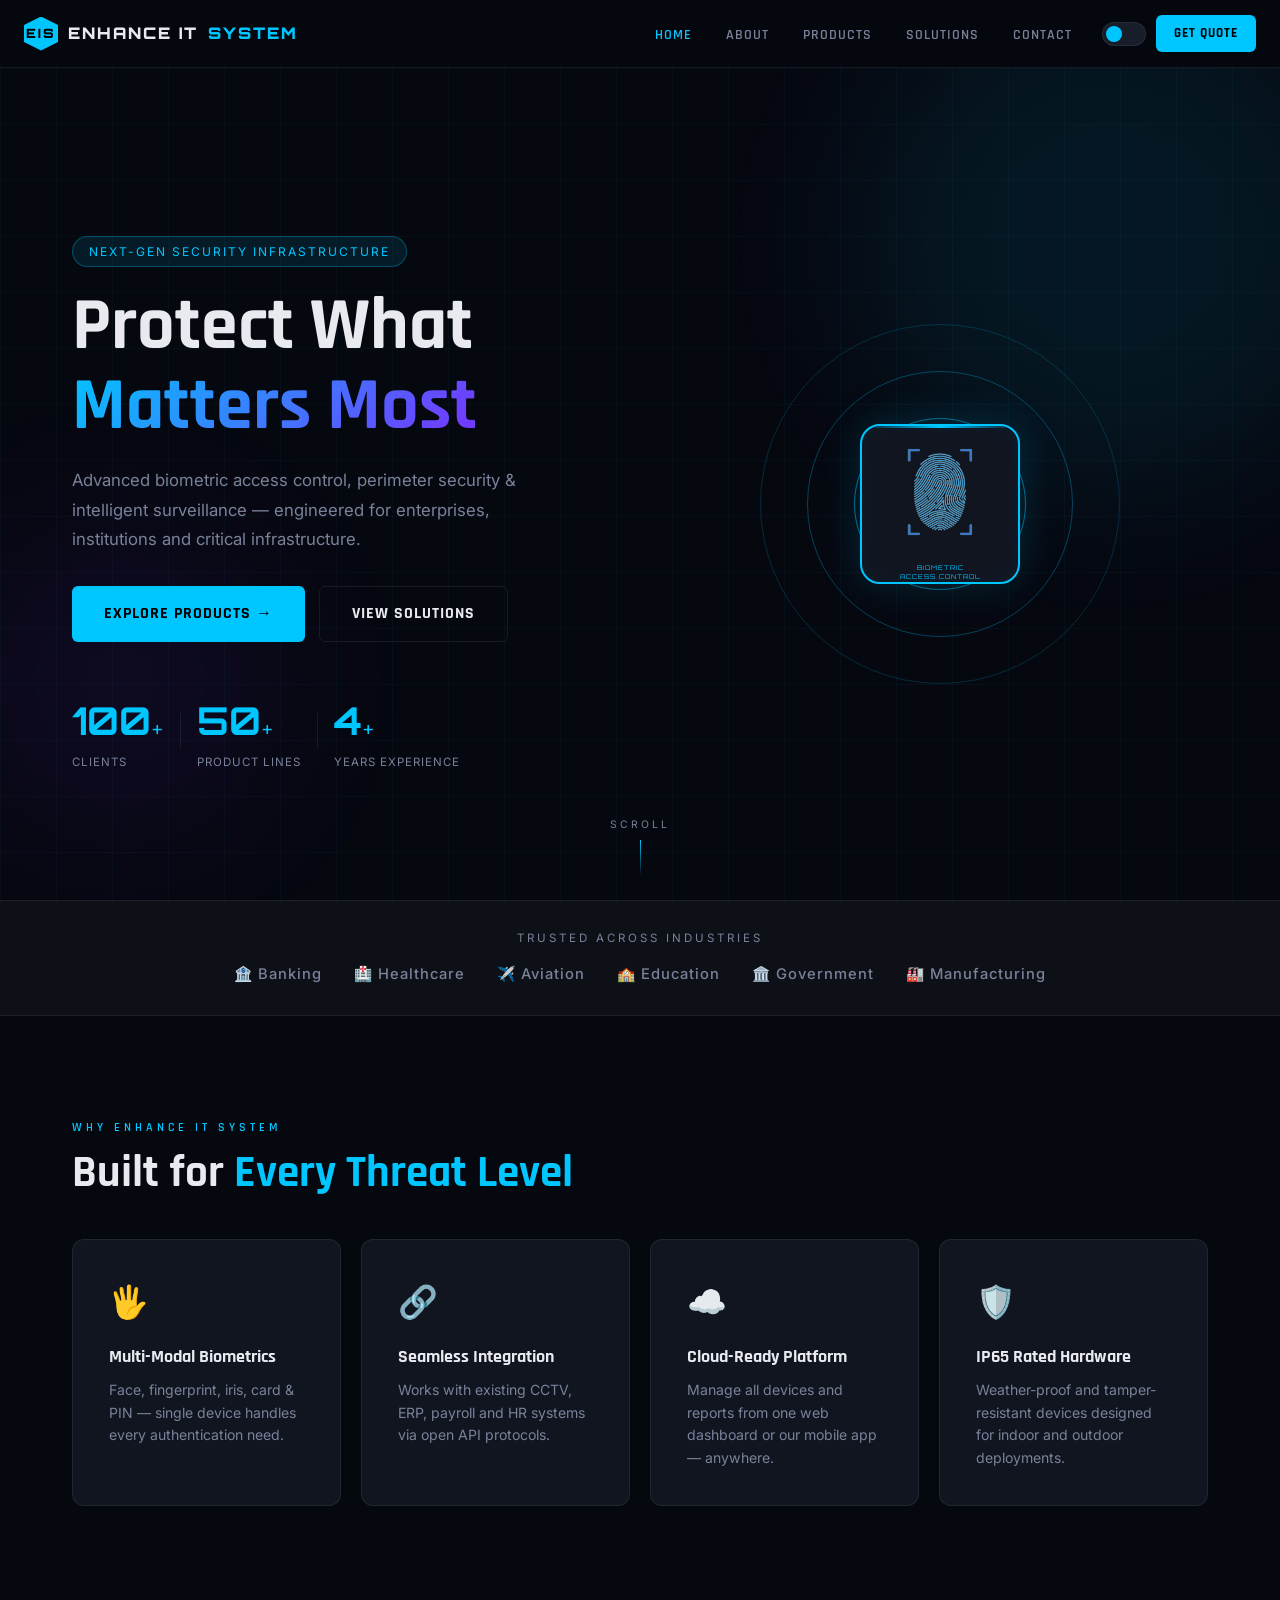
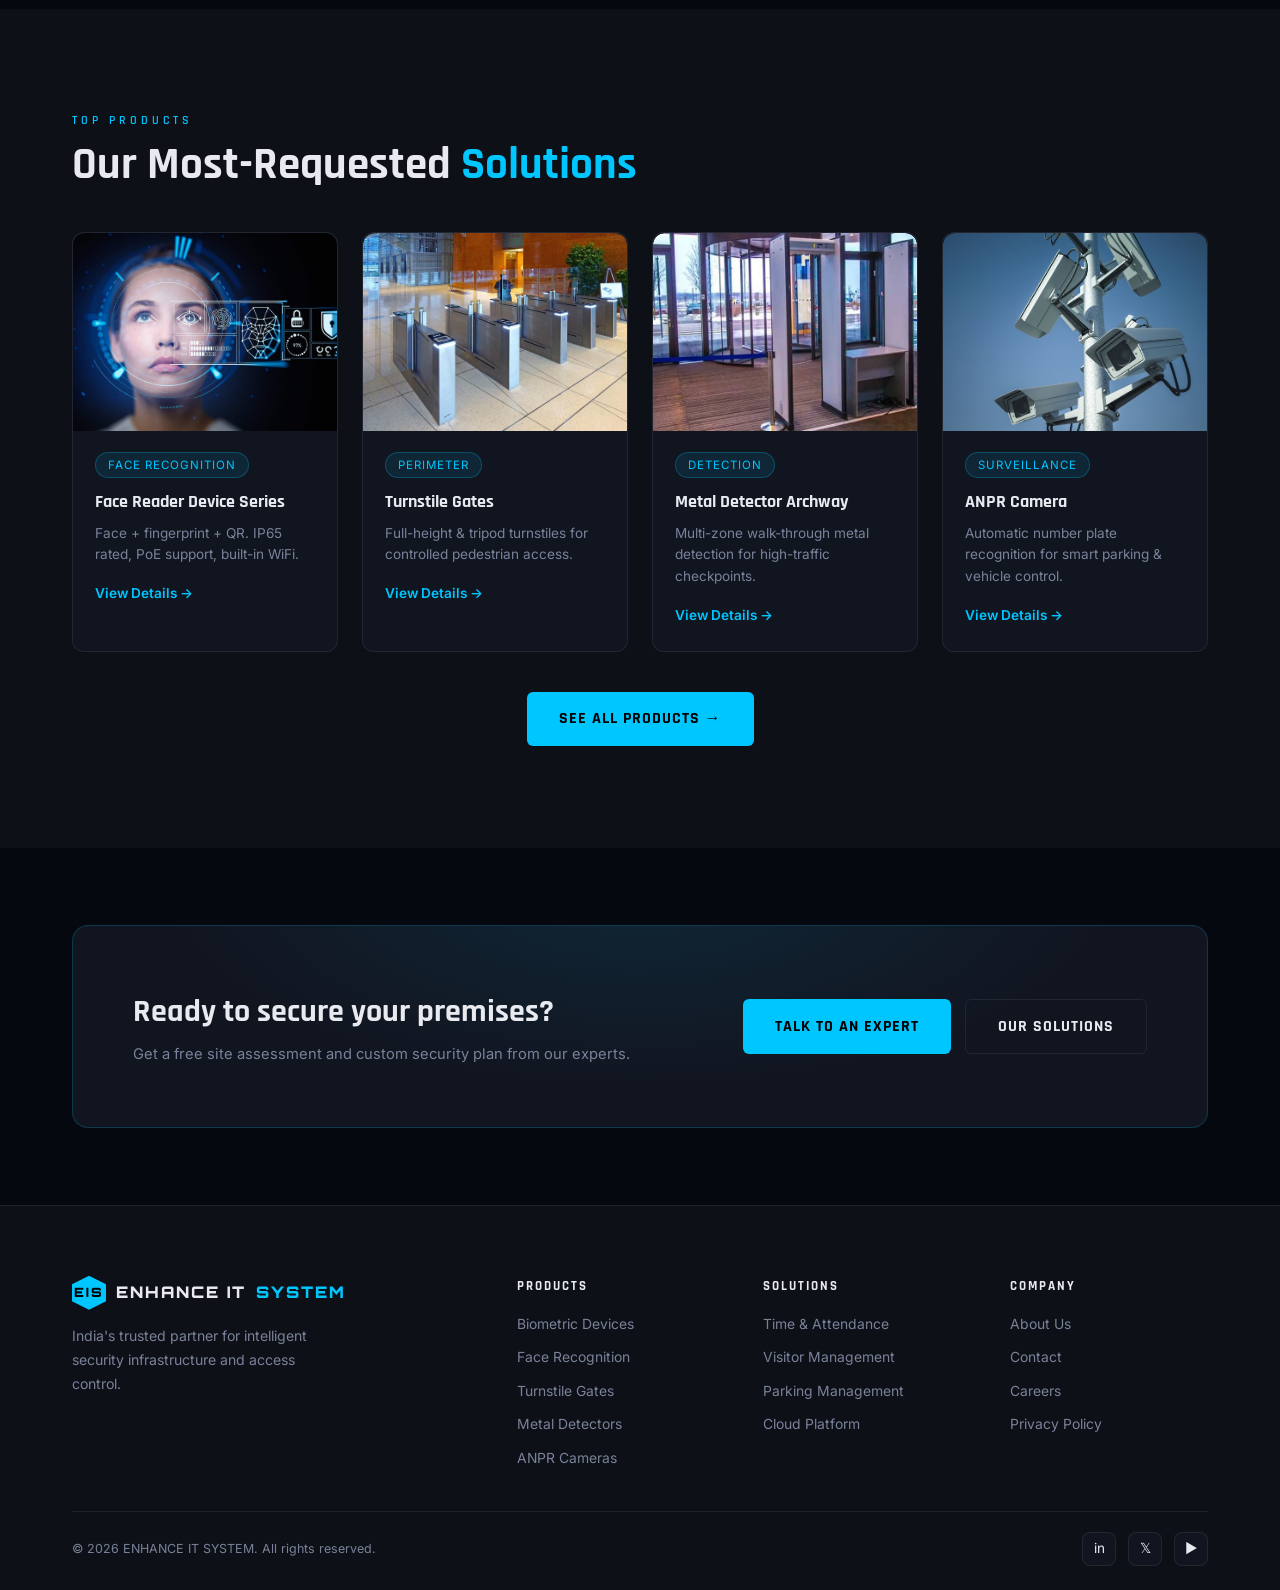
==== index.html @ 5f46529c "first commit" ====
<!DOCTYPE html>
<html lang="en">
<head>
<meta charset="UTF-8"/>
<meta name="viewport" content="width=device-width, initial-scale=1.0"/>
<title>Enhance IT System – Intelligent Security Solutions</title>
<link rel="stylesheet" href="style.css"/>
</head>
<body>
<div id="page-overlay"></div>

<!-- NAVBAR -->
<nav class="navbar">
  <div class="nav-inner">
    <a href="index.html" class="logo">
      <div class="logo-hex">EIS</div>
      ENHANCE IT<span class="ac">SYSTEM</span>
    </a>
    <ul class="nav-links">
      <li><a href="index.html"    class="nav-link active">Home</a></li>
      <li><a href="about.html"   class="nav-link">About</a></li>
      <li><a href="products.html" class="nav-link">Products</a></li>
      <li><a href="solutions.html"class="nav-link">Solutions</a></li>
      <li><a href="contact.html" class="nav-link">Contact</a></li>
    </ul>
    <div class="nav-actions">
      <button class="theme-toggle" aria-label="Toggle theme"></button>
      <a href="contact.html" class="btn-quote">Get Quote</a>
      <button class="hamburger" id="hamburger" aria-label="Menu">
        <span></span><span></span><span></span>
      </button>
    </div>
  </div>
</nav>
<div class="mobile-menu" id="mobileMenu">
  <a href="index.html"    class="nav-link active">Home</a>
  <a href="about.html"   class="nav-link">About Us</a>
  <a href="products.html" class="nav-link">Products</a>
  <a href="solutions.html"class="nav-link">Solutions</a>
  <a href="contact.html" class="nav-link">Contact</a>
  <div class="mobile-bottom">
    <button class="theme-toggle" aria-label="Toggle theme"></button>
    <span style="color:var(--muted);font-size:0.8rem">Toggle Theme</span>
    <a href="contact.html" class="btn-quote" style="margin-left:auto">Get Quote</a>
  </div>
</div>

<!-- PAGE -->
<div class="page-wrapper">

  <!-- ── HERO ── -->
  <section class="hero">
    <div class="hero-grid-bg"></div>
    <div class="orb orb-1"></div>
    <div class="orb orb-2"></div>
    <div class="hero-inner container">
      <div class="hero-text">
        <div class="hero-badge">Next-Gen Security Infrastructure</div>
        <h1 class="hero-h1">
          Protect What<br>
          <span class="gradient-text">Matters Most</span>
        </h1>
        <p class="hero-sub">Advanced biometric access control, perimeter security &amp; intelligent surveillance — engineered for enterprises, institutions and critical infrastructure.</p>
        <div class="hero-btns">
          <a href="products.html" class="btn-primary">Explore Products →</a>
          <a href="solutions.html" class="btn-ghost">View Solutions</a>
        </div>
        <div class="hero-stats">
          <div class="stat-item">
            <span class="stat-num" data-count="100">0</span><span class="stat-unit">+</span>
            <p class="stat-label">Clients</p>
          </div>
          <div class="stat-divider"></div>
          <div class="stat-item">
            <span class="stat-num" data-count="50">0</span><span class="stat-unit">+</span>
            <p class="stat-label">Product Lines</p>
          </div>
          <div class="stat-divider"></div>
          <div class="stat-item">
            <span class="stat-num" data-count="4">0</span><span class="stat-unit">+</span>
            <p class="stat-label">Years Experience</p>
          </div>
        </div>
      </div>
      <div class="hero-visual">
        <div class="hv-rings">
          <div class="hv-ring r1"></div>
          <div class="hv-ring r2"></div>
          <div class="hv-ring r3"></div>
          <div class="hv-core">
            <div class="scan-bar"></div>
            <img src="Images/fingerprint.index.jpg" alt="Biometric Device" class="hv-img"/>
            <p class="hv-label">BIOMETRIC<br>ACCESS CONTROL</p>
          </div>
        </div>
      </div>
    </div>
    <div class="scroll-hint">
      <span>Scroll</span>
      <div class="scroll-line"></div>
    </div>
  </section>

  <!-- ── TRUSTED BY ── -->
  <section class="trust-bar">
    <div class="container">
      <p class="trust-label">Trusted Across Industries</p>
      <div class="trust-logos">
        <div class="trust-item">🏦 Banking</div>
        <div class="trust-item">🏥 Healthcare</div>
        <div class="trust-item">✈️ Aviation</div>
        <div class="trust-item">🏫 Education</div>
        <div class="trust-item">🏛️ Government</div>
        <div class="trust-item">🏭 Manufacturing</div>
      </div>
    </div>
  </section>

  <!-- ── FEATURES ── -->
  <section class="features">
    <div class="container">
      <div class="section-label reveal">Why ENHANCE IT SYSTEM</div>
      <h2 class="section-title reveal">Built for <span class="accent">Every Threat Level</span></h2>
      <div class="features-grid">
        <div class="feat-card card-base reveal">
          <div class="feat-icon">🖐️</div>
          <h3>Multi-Modal Biometrics</h3>
          <p>Face, fingerprint, iris, card &amp; PIN — single device handles every authentication need.</p>
        </div>
        <div class="feat-card card-base reveal reveal-delay-1">
          <div class="feat-icon">🔗</div>
          <h3>Seamless Integration</h3>
          <p>Works with existing CCTV, ERP, payroll and HR systems via open API protocols.</p>
        </div>
        <div class="feat-card card-base reveal reveal-delay-2">
          <div class="feat-icon">☁️</div>
          <h3>Cloud-Ready Platform</h3>
          <p>Manage all devices and reports from one web dashboard or our mobile app — anywhere.</p>
        </div>
        <div class="feat-card card-base reveal reveal-delay-3">
          <div class="feat-icon">🛡️</div>
          <h3>IP65 Rated Hardware</h3>
          <p>Weather-proof and tamper-resistant devices designed for indoor and outdoor deployments.</p>
        </div>
      </div>
    </div>
  </section>

  <!-- ── PRODUCT PREVIEW ── -->
  <section class="prod-preview">
    <div class="container">
      <div class="section-label reveal">Top Products</div>
      <h2 class="section-title reveal">Our Most-Requested <span class="accent">Solutions</span></h2>
      <div class="pp-grid">

        <div class="pp-card card-base reveal">
          <div class="prod-img-wrap">
            <img class="prod-img" src="/Images/Product_Image/face-recognition.index.jpg" alt="Face Recognition"/>
          </div>
          <div class="pp-body">
            <span class="tag">Face Recognition</span>
            <h3>Face Reader Device Series</h3>
            <p>Face + fingerprint + QR. IP65 rated, PoE support, built-in WiFi.</p>
            <a href="products.html" class="pp-link">View Details →</a>
          </div>
        </div>

        <div class="pp-card card-base reveal reveal-delay-1">
          <div class="prod-img-wrap">
            <img class="prod-img" src="/Images/Product_Image/Turnstile_Gates.index.jpg" alt="Turnstile Gate"/>
          </div>
          <div class="pp-body">
            <span class="tag">Perimeter</span>
            <h3>Turnstile Gates</h3>
            <p>Full-height &amp; tripod turnstiles for controlled pedestrian access.</p>
            <a href="products.html" class="pp-link">View Details →</a>
          </div>
        </div>

        <div class="pp-card card-base reveal reveal-delay-2">
          <div class="prod-img-wrap">
            <img class="prod-img" src="/Images/Product_Image/Metal_Detector.index.jpg" alt="Metal Detector"/>
          </div>
          <div class="pp-body">
            <span class="tag">Detection</span>
            <h3>Metal Detector Archway</h3>
            <p>Multi-zone walk-through metal detection for high-traffic checkpoints.</p>
            <a href="products.html" class="pp-link">View Details →</a>
          </div>
        </div>

        <div class="pp-card card-base reveal reveal-delay-3">
          <div class="prod-img-wrap">
            <img class="prod-img" src="/Images/Product_Image/CCTV_CAMERA.index.jpg" alt="CCTV Camera"/>
          </div>
          <div class="pp-body">
            <span class="tag">Surveillance</span>
            <h3>ANPR Camera</h3>
            <p>Automatic number plate recognition for smart parking &amp; vehicle control.</p>
            <a href="products.html" class="pp-link">View Details →</a>
          </div>
        </div>

      </div>
      <div class="pp-cta reveal">
        <a href="products.html" class="btn-primary">See All Products →</a>
      </div>
    </div>
  </section>

  <!-- ── CTA BANNER ── -->
  <section class="cta-banner reveal">
    <div class="container">
      <div class="cta-inner">
        <div class="cta-glow"></div>
        <div class="cta-text">
          <h2>Ready to secure your premises?</h2>
          <p>Get a free site assessment and custom security plan from our experts.</p>
        </div>
        <div class="cta-btns">
          <a href="contact.html" class="btn-primary">Talk to an Expert</a>
          <a href="solutions.html" class="btn-ghost">Our Solutions</a>
        </div>
      </div>
    </div>
  </section>

  <!-- FOOTER -->
  <footer>
    <div class="container">
      <div class="footer-grid">
        <div class="footer-brand">
          <a href="index.html" class="logo"><div class="logo-hex">EIS</div>ENHANCE IT<span class="ac">SYSTEM</span></a>
          <p>India's trusted partner for intelligent security infrastructure and access control.</p>
        </div>
        <div class="footer-col">
          <h4>Products</h4>
          <ul>
            <li><a href="products.html">Biometric Devices</a></li>
            <li><a href="products.html">Face Recognition</a></li>
            <li><a href="products.html">Turnstile Gates</a></li>
            <li><a href="products.html">Metal Detectors</a></li>
            <li><a href="products.html">ANPR Cameras</a></li>
          </ul>
        </div>
        <div class="footer-col">
          <h4>Solutions</h4>
          <ul>
            <li><a href="solutions.html">Time &amp; Attendance</a></li>
            <li><a href="solutions.html">Visitor Management</a></li>
            <li><a href="solutions.html">Parking Management</a></li>
            <li><a href="solutions.html">Cloud Platform</a></li>
          </ul>
        </div>
        <div class="footer-col">
          <h4>Company</h4>
          <ul>
            <li><a href="about.html">About Us</a></li>
            <li><a href="contact.html">Contact</a></li>
            <li><a href="#">Careers</a></li>
            <li><a href="#">Privacy Policy</a></li>
          </ul>
        </div>
      </div>
      <div class="footer-bottom">
        <p>© 2026 ENHANCE IT SYSTEM. All rights reserved.</p>
        <div class="footer-socials">
          <a href="#" aria-label="LinkedIn">in</a>
          <a href="#" aria-label="Twitter">𝕏</a>
          <a href="#" aria-label="YouTube">▶</a>
        </div>
      </div>
    </div>
  </footer>

</div><!-- end page-wrapper -->
<script src="main.js"></script>
</body>
</html>
---- style.css ----
@import url('https://fonts.googleapis.com/css2?family=Rajdhani:wght@400;500;600;700&family=Inter:wght@300;400;500;600&family=Orbitron:wght@700;900&display=swap');

/* ── TOKENS ── */
:root {
  --accent: #00c6ff;
  --accent2: #ff3c5f;
  --accent-glow: rgba(0,198,255,0.18);
  --radius: 12px;
  --transition: 0.35s cubic-bezier(.4,0,.2,1);
  --font-display: 'Orbitron', sans-serif;
  --font-head: 'Rajdhani', sans-serif;
  --font-body: 'Inter', sans-serif;
  --nav-h: 68px;
}

/* ── DARK MODE (default) ── */
body {
  --bg: #060810;
  --bg2: #0d1017;
  --card: #111520;
  --card2: #181d2a;
  --border: rgba(255,255,255,0.07);
  --text: #e8eaf0;
  --muted: #7a8299;
  --white: #ffffff;
  --shadow: rgba(0,0,0,0.5);
  --nav-bg: rgba(6,8,16,0.92);
  --grid-color: rgba(0,198,255,0.04);
}

/* ── LIGHT MODE ── */
body.light {
  --bg: #f0f4ff;
  --bg2: #e6ecf8;
  --card: #ffffff;
  --card2: #f5f7ff;
  --border: rgba(0,0,0,0.09);
  --text: #1a1e2e;
  --muted: #5a6480;
  --white: #1a1e2e;
  --shadow: rgba(0,0,0,0.12);
  --nav-bg: rgba(240,244,255,0.94);
  --grid-color: rgba(0,120,200,0.05);
}

/* ── RESET ── */
*, *::before, *::after { box-sizing: border-box; margin: 0; padding: 0; }
html { scroll-behavior: smooth; font-size: 16px; }
body {
  background: var(--bg);
  color: var(--text);
  font-family: var(--font-body);
  line-height: 1.6;
  overflow-x: hidden;
  transition: background var(--transition), color var(--transition);
}
a { color: inherit; text-decoration: none; }
ul { list-style: none; }
img { display: block; max-width: 100%; }

/* ── SCROLLBAR ── */
::-webkit-scrollbar { width: 4px; }
::-webkit-scrollbar-track { background: var(--bg); }
::-webkit-scrollbar-thumb { background: var(--accent); border-radius: 4px; }

/* ── PAGE TRANSITION OVERLAY ── */
#page-overlay {
  position: fixed;
  inset: 0;
  background: var(--accent);
  z-index: 9999;
  transform: translateX(-100%);
  pointer-events: none;
}
#page-overlay.slide-in  { animation: overlayIn  0.38s ease forwards; }
#page-overlay.slide-out { animation: overlayOut 0.38s ease forwards; }
@keyframes overlayIn  { from{transform:translateX(-100%)} to{transform:translateX(0)} }
@keyframes overlayOut { from{transform:translateX(0)} to{transform:translateX(100%)} }

/* ── NAVBAR ── */
.navbar {
  position: fixed;
  top: 0; left: 0; right: 0;
  height: var(--nav-h);
  z-index: 1000;
  background: var(--nav-bg);
  backdrop-filter: blur(20px);
  border-bottom: 1px solid var(--border);
  transition: background var(--transition), box-shadow 0.3s;
}
.navbar.scrolled { box-shadow: 0 4px 30px var(--shadow); }

.nav-inner {
  max-width: 1300px;
  margin: 0 auto;
  padding: 0 24px;
  height: 100%;
  display: flex;
  align-items: center;
  gap: 0;
}

.logo {
  display: flex;
  align-items: center;
  gap: 10px;
  font-family: var(--font-display);
  font-size: clamp(0.85rem, 2vw, 1rem);
  font-weight: 900;
  letter-spacing: 2px;
  white-space: nowrap;
  text-decoration: none;
  color: var(--text);
}
.logo-hex {
  width: 34px; height: 34px;
  background: var(--accent);
  clip-path: polygon(50% 0%,100% 25%,100% 75%,50% 100%,0% 75%,0% 25%);
  display: flex; align-items: center; justify-content: center;
  font-size: 0.8rem; color: #000; font-weight: 900;
  flex-shrink: 0;
  animation: spin 12s linear infinite;
}
@keyframes spin { to { transform: rotate(360deg); } }
.logo span.ac { color: var(--accent); }

.nav-links {
  display: flex;
  align-items: center;
  gap: 6px;
  margin-left: auto;
}
.nav-link {
  font-family: var(--font-head);
  font-size: 0.88rem;
  font-weight: 600;
  letter-spacing: 1px;
  color: var(--muted);
  text-transform: uppercase;
  padding: 6px 14px;
  border-radius: 6px;
  transition: color 0.2s, background 0.2s;
  white-space: nowrap;
}
.nav-link:hover { color: var(--text); background: var(--border); }
.nav-link.active { color: var(--accent); }

.nav-actions {
  display: flex;
  align-items: center;
  gap: 10px;
  margin-left: 16px;
}

/* Theme toggle */
.theme-toggle {
  width: 44px; height: 24px;
  background: var(--card2);
  border: 1px solid var(--border);
  border-radius: 100px;
  cursor: pointer;
  position: relative;
  transition: background 0.3s;
  flex-shrink: 0;
}
.theme-toggle::before {
  content: '';
  position: absolute;
  top: 3px; left: 3px;
  width: 16px; height: 16px;
  border-radius: 50%;
  background: var(--accent);
  transition: transform 0.3s;
}
body.light .theme-toggle::before { transform: translateX(20px); background: #f59e0b; }
.theme-icon { display: none; }

.theme-label {
  font-size: 0.72rem;
  color: var(--muted);
  letter-spacing: 1px;
  white-space: nowrap;
  display: none;
}

.btn-quote {
  padding: 8px 18px;
  background: var(--accent);
  color: #000;
  font-family: var(--font-head);
  font-weight: 700;
  font-size: 0.82rem;
  letter-spacing: 1px;
  text-transform: uppercase;
  border-radius: 6px;
  white-space: nowrap;
  transition: all 0.2s;
}
.btn-quote:hover { transform: translateY(-1px); box-shadow: 0 6px 20px var(--accent-glow); }

.hamburger {
  display: none;
  flex-direction: column;
  gap: 5px;
  background: none;
  border: none;
  cursor: pointer;
  padding: 4px;
  margin-left: 12px;
}
.hamburger span {
  display: block; width: 22px; height: 2px;
  background: var(--text); border-radius: 2px;
  transition: all 0.3s;
}
.hamburger.open span:nth-child(1) { transform: translateY(7px) rotate(45deg); }
.hamburger.open span:nth-child(2) { opacity: 0; }
.hamburger.open span:nth-child(3) { transform: translateY(-7px) rotate(-45deg); }

/* Mobile drawer */
.mobile-menu {
  display: none;
  position: fixed;
  top: var(--nav-h); left: 0; right: 0;
  background: var(--nav-bg);
  backdrop-filter: blur(20px);
  border-bottom: 1px solid var(--border);
  padding: 20px 24px;
  z-index: 999;
  flex-direction: column;
  gap: 4px;
}
.mobile-menu.open { display: flex; }
.mobile-menu .nav-link {
  padding: 12px 16px;
  font-size: 1rem;
  border-radius: 8px;
}
.mobile-menu .mobile-bottom {
  display: flex; align-items: center; gap: 12px;
  margin-top: 12px; padding-top: 12px;
  border-top: 1px solid var(--border);
}

/* ── CONTAINER ── */
.container {
  max-width: 1200px;
  margin: 0 auto;
  padding: 0 clamp(16px, 4vw, 32px);
}

/* ── TYPOGRAPHY ── */
.section-label {
  font-family: var(--font-head);
  font-size: 0.75rem;
  font-weight: 600;
  letter-spacing: 4px;
  text-transform: uppercase;
  color: var(--accent);
  margin-bottom: 10px;
}
.section-title {
  font-family: var(--font-head);
  font-size: clamp(1.7rem, 4vw, 2.8rem);
  font-weight: 700;
  line-height: 1.15;
  margin-bottom: 14px;
  color: var(--text);
}
.section-sub {
  color: var(--muted);
  font-size: clamp(0.9rem, 2vw, 1rem);
  line-height: 1.7;
  max-width: 560px;
}
.text-center { text-align: center; }
.text-center .section-sub { margin: 0 auto; }
.accent { color: var(--accent); }
.gradient-text {
  background: linear-gradient(135deg, var(--accent), #7b2fff);
  -webkit-background-clip: text;
  -webkit-text-fill-color: transparent;
  background-clip: text;
}

/* ── BUTTONS ── */
.btn-primary {
  display: inline-flex; align-items: center; gap: 8px;
  padding: clamp(10px,2vw,14px) clamp(20px,3vw,32px);
  background: var(--accent);
  color: #000;
  font-family: var(--font-head);
  font-weight: 700;
  font-size: clamp(0.85rem, 2vw, 1rem);
  letter-spacing: 1px;
  text-transform: uppercase;
  border-radius: 6px;
  border: none;
  cursor: pointer;
  transition: all 0.3s;
  position: relative;
  overflow: hidden;
  text-decoration: none;
}
.btn-primary:hover { transform: translateY(-2px); box-shadow: 0 10px 30px var(--accent-glow); }
.btn-ghost {
  display: inline-flex; align-items: center; gap: 8px;
  padding: clamp(10px,2vw,14px) clamp(20px,3vw,32px);
  background: transparent;
  color: var(--text);
  font-family: var(--font-head);
  font-weight: 700;
  font-size: clamp(0.85rem, 2vw, 1rem);
  letter-spacing: 1px;
  text-transform: uppercase;
  border-radius: 6px;
  border: 1px solid var(--border);
  transition: all 0.3s;
  text-decoration: none;
}
.btn-ghost:hover { border-color: var(--accent); color: var(--accent); transform: translateY(-2px); }

/* ── CARDS ── */
.card-base {
  background: var(--card);
  border: 1px solid var(--border);
  border-radius: var(--radius);
  transition: transform 0.3s, border-color 0.3s, box-shadow 0.3s;
}
.card-base:hover {
  transform: translateY(-5px);
  border-color: rgba(0,198,255,0.3);
  box-shadow: 0 20px 50px var(--shadow);
}

/* ── REVEAL ── */
.reveal {
  opacity: 0;
  transform: translateY(28px);
  transition: opacity 0.6s ease, transform 0.6s ease;
}
.reveal.visible { opacity: 1; transform: translateY(0); }
.reveal-delay-1 { transition-delay: 0.1s; }
.reveal-delay-2 { transition-delay: 0.2s; }
.reveal-delay-3 { transition-delay: 0.3s; }

/* ── FOOTER ── */
footer {
  background: var(--bg2);
  border-top: 1px solid var(--border);
  padding: clamp(40px,6vw,70px) 0 24px;
  margin-top: auto;
}
.footer-grid {
  display: grid;
  grid-template-columns: 2fr repeat(3, 1fr);
  gap: clamp(24px,4vw,48px);
  margin-bottom: 40px;
}
.footer-brand p {
  color: var(--muted);
  font-size: 0.88rem;
  line-height: 1.7;
  margin-top: 14px;
  max-width: 240px;
}
.footer-col h4 {
  font-family: var(--font-head);
  font-size: 0.82rem;
  font-weight: 700;
  letter-spacing: 2px;
  text-transform: uppercase;
  color: var(--text);
  margin-bottom: 14px;
}
.footer-col ul { display: flex; flex-direction: column; gap: 8px; }
.footer-col a {
  color: var(--muted);
  font-size: 0.87rem;
  transition: color 0.2s;
}
.footer-col a:hover { color: var(--accent); }
.footer-bottom {
  border-top: 1px solid var(--border);
  padding-top: 20px;
  display: flex; align-items: center; justify-content: space-between;
  flex-wrap: wrap; gap: 12px;
}
.footer-bottom p { color: var(--muted); font-size: 0.78rem; }
.footer-socials { display: flex; gap: 12px; }
.footer-socials a {
  width: 34px; height: 34px;
  background: var(--card);
  border: 1px solid var(--border);
  border-radius: 8px;
  display: flex; align-items: center; justify-content: center;
  font-size: 0.85rem;
  transition: all 0.2s;
}
.footer-socials a:hover { background: var(--accent); border-color: var(--accent); color: #000; }

/* ── HERO BACKGROUND GRID ── */
.hero-grid-bg {
  position: absolute; inset: 0;
  background-image:
    linear-gradient(var(--grid-color) 1px, transparent 1px),
    linear-gradient(90deg, var(--grid-color) 1px, transparent 1px);
  background-size: 56px 56px;
  animation: gridDrift 25s linear infinite;
  pointer-events: none;
}
@keyframes gridDrift { to { background-position: 56px 56px; } }

.orb {
  position: absolute; border-radius: 50%;
  filter: blur(70px); pointer-events: none;
}
.orb-1 { width: clamp(200px,40vw,500px); height: clamp(200px,40vw,500px); background: rgba(0,198,255,0.08); top: -80px; right: -80px; animation: floatOrb 9s ease-in-out infinite; }
.orb-2 { width: clamp(150px,25vw,320px); height: clamp(150px,25vw,320px); background: rgba(123,47,255,0.07); bottom: 60px; left: -40px; animation: floatOrb 13s ease-in-out infinite reverse; }
@keyframes floatOrb { 0%,100%{transform:translateY(0)} 50%{transform:translateY(-24px)} }

/* ── PAGE WRAPPER ── */
.page-wrapper {
  min-height: 100vh;
  display: flex;
  flex-direction: column;
  padding-top: var(--nav-h);
}

/* ── PRODUCT IMAGE CARD ── */
.prod-img {
  width: 100%;
  aspect-ratio: 4/3;
  object-fit: cover;
  border-radius: var(--radius) var(--radius) 0 0;
  background: var(--card2);
  transition: transform 0.4s;
}
.prod-img-wrap {
  overflow: hidden;
  border-radius: var(--radius) var(--radius) 0 0;
}
.card-base:hover .prod-img { transform: scale(1.05); }

/* ── TAG ── */
.tag {
  display: inline-block;
  padding: 3px 12px;
  background: rgba(0,198,255,0.1);
  border: 1px solid rgba(0,198,255,0.25);
  border-radius: 100px;
  font-size: 0.72rem;
  color: var(--accent);
  letter-spacing: 1px;
  text-transform: uppercase;
}

/* ── STAT BLOCK ── */
.stat-num {
  font-family: var(--font-display);
  font-size: clamp(1.6rem,4vw,2.4rem);
  font-weight: 700;
  color: var(--accent);
}
.stat-unit { font-size: 1.2rem; color: var(--accent); }
.stat-label { font-size: 0.72rem; color: var(--muted); letter-spacing: 1px; text-transform: uppercase; margin-top: 2px; }

/* ── LOGO GRID (OEM Partners / Our Clientele) ── */
.logo-section { padding: clamp(50px,7vw,90px) 0; }
.logo-section + .logo-section { border-top: 1px solid var(--border); }
.logo-grid {
  display: grid;
  grid-template-columns: repeat(auto-fill, minmax(160px,1fr));
  gap: 18px;
  margin-top: 36px;
}
.logo-tile {
  aspect-ratio: 2/1;
  display: flex;
  align-items: center;
  justify-content: center;
  padding: 18px 20px;
  background: var(--card);
  border: 1px solid var(--border);
  border-radius: var(--radius);
  transition: transform 0.3s, border-color 0.3s, box-shadow 0.3s;
}
.logo-tile:hover {
  transform: translateY(-4px);
  border-color: rgba(0,198,255,.3);
  box-shadow: 0 14px 34px var(--shadow);
}
.logo-tile img {
  max-width: 100%;
  max-height: 44px;
  object-fit: contain;
  filter: grayscale(0.05);
}
.logo-tile .back {
  font-family: var(--font-head);
  font-weight: 700;
  font-size: 0.92rem;
  color: var(--text);
  text-align: center;
  letter-spacing: 0.3px;
}
.logo-count {
  display: inline-block;
  margin-left: 10px;
  padding: 2px 10px;
  font-size: 0.7rem;
  font-weight: 700;
  letter-spacing: 1px;
  color: var(--accent);
  background: rgba(0,198,255,0.1);
  border: 1px solid rgba(0,198,255,0.25);
  border-radius: 100px;
  vertical-align: middle;
}

/* ────────────────────
   RESPONSIVE BREAKPOINTS
   ──────────────────── */

/* Tablet landscape */
@media (max-width: 1024px) {
  .footer-grid { grid-template-columns: 1fr 1fr; }
}

/* Tablet portrait / large phone */
@media (max-width: 768px) {
  :root { --nav-h: 60px; }
  .nav-links, .btn-quote, .theme-label { display: none; }
  .hamburger { display: flex; }
  .nav-actions { gap: 8px; margin-left: auto; }
  .theme-toggle { width: 38px; height: 20px; }
  .theme-toggle::before { width: 14px; height: 14px; }
  body.light .theme-toggle::before { transform: translateX(18px); }
}

/* Phone */
@media (max-width: 480px) {
  .footer-grid { grid-template-columns: 1fr; }
  .footer-brand p { max-width: 100%; }
  .footer-bottom { flex-direction: column; text-align: center; }
  .logo-grid { grid-template-columns: repeat(2, 1fr); }
}

/* ── HERO ── */
.hero {
  min-height: calc(100vh - var(--nav-h));
  display: flex;
  flex-direction: column;
  align-items: center;
  justify-content: center;
  position: relative;
  overflow: hidden;
  padding: clamp(40px,8vw,100px) 0 60px;
}
.hero-inner {
  display: grid;
  grid-template-columns: 1fr 1fr;
  align-items: center;
  gap: clamp(32px,5vw,80px);
  width: 100%;
  position: relative;
  z-index: 1;
}
.hero-badge {
  display: inline-block;
  padding: 5px 16px;
  background: rgba(0,198,255,0.1);
  border: 1px solid rgba(0,198,255,0.3);
  border-radius: 100px;
  font-size: 0.75rem;
  letter-spacing: 2px;
  text-transform: uppercase;
  color: var(--accent);
  margin-bottom: 20px;
}
.hero-h1 {
  font-family: var(--font-head);
  font-size: clamp(2.2rem,6vw,4.6rem);
  font-weight: 700;
  line-height: 1.08;
  margin-bottom: 20px;
  color: var(--text);
}
.hero-sub {
  color: var(--muted);
  font-size: clamp(0.9rem,2vw,1.05rem);
  line-height: 1.75;
  max-width: 480px;
  margin-bottom: 32px;
}
.hero-btns { display: flex; gap: 14px; flex-wrap: wrap; margin-bottom: 48px; }
.hero-stats { display: flex; align-items: center; gap: clamp(16px,3vw,12px); flex-wrap: wrap;}
.stat-item { text-align: left; }
.stat-divider { width: 1px; height: 36px; background: var(--border); }

/* 3D visual */
.hero-visual { display: flex; align-items: center; justify-content: center; }
.hv-rings {
  position: relative;
  width: clamp(220px,35vw,360px);
  height: clamp(220px,35vw,360px);
  display: flex; align-items: center; justify-content: center;
}
.hv-ring {
  position: absolute;
  border-radius: 50%;
  border: 1px solid;
  animation: ringPulse 3s ease-in-out infinite;
}
.r1 { inset: 0;    border-color: rgba(0,198,255,0.18); }
.r2 { inset: 13%;  border-color: rgba(0,198,255,0.30); animation-delay:.4s; }
.r3 { inset: 26%;  border-color: rgba(0,198,255,0.50); animation-delay:.8s; }
@keyframes ringPulse { 0%,100%{transform:scale(1);opacity:1} 50%{transform:scale(1.04);opacity:.6} }

.hv-core {
  width: clamp(110px,18vw,160px);
  height: clamp(110px,18vw,160px);
  background: var(--card);
  border: 2px solid var(--accent);
  border-radius: 20px;
  display: flex; flex-direction: column;
  align-items: center; justify-content: center; gap: 6px;
  position: relative;
  overflow: hidden;
  box-shadow: 0 0 40px var(--accent-glow), inset 0 0 20px rgba(0,198,255,0.05);
}
.scan-bar {
  position: absolute; left: 0; right: 0; height: 2px;
  background: linear-gradient(90deg, transparent, var(--accent), transparent);
  top: 0;
  animation: scanMove 2.2s linear infinite;
}
@keyframes scanMove { from{top:0} to{top:100%} }
.hv-img { width: 90px; height: 350px; object-fit: cover; border-radius: 8px; }
.hv-label {
  font-family: var(--font-display);
  font-size: 0.4rem; letter-spacing: 1px;
  color: var(--accent); text-align: center; line-height: 1.4;
}

/* scroll hint */
.scroll-hint {
  position: absolute; bottom: 24px; left: 50%; transform: translateX(-50%);
  display: flex; flex-direction: column; align-items: center; gap: 6px;
  font-size: 0.65rem; letter-spacing: 3px; text-transform: uppercase;
  color: var(--muted); z-index: 1;
}
.scroll-line { width: 1px; height: 36px; background: linear-gradient(var(--accent),transparent); animation: scrollPulse 1.6s ease-in-out infinite; }
@keyframes scrollPulse { 0%,100%{opacity:1} 50%{opacity:.3} }

/* ── TRUST BAR ── */
.trust-bar {
  padding: 28px 0;
  background: var(--bg2);
  border-top: 1px solid var(--border);
  border-bottom: 1px solid var(--border);
}
.trust-label {
  text-align: center;
  font-size: 0.72rem;
  letter-spacing: 3px;
  text-transform: uppercase;
  color: var(--muted);
  margin-bottom: 16px;
}
.trust-logos {
  display: flex;
  flex-wrap: wrap;
  justify-content: center;
  gap: clamp(12px,3vw,32px);
}
.trust-item {
  font-size: clamp(0.8rem,2vw,0.92rem);
  color: var(--muted);
  font-weight: 500;
  letter-spacing: 1px;
  display: flex; align-items: center; gap: 6px;
  transition: color .2s;
}
.trust-item:hover { color: var(--text); }

/* ── FEATURES ── */
.features { padding: clamp(60px,8vw,120px) 0; }
.features-grid {
  display: grid;
  grid-template-columns: repeat(auto-fit, minmax(220px,1fr));
  gap: 20px;
  margin-top: 40px;
}
.feat-card { padding: clamp(24px,3vw,36px); }
.feat-icon { font-size: 2rem; margin-bottom: 16px; }
.feat-card h3 {
  font-family: var(--font-head);
  font-size: 1.1rem; font-weight: 700;
  color: var(--text); margin-bottom: 8px;
}
.feat-card p { color: var(--muted); font-size: 0.88rem; line-height: 1.6; }

/* ── PRODUCT PREVIEW ── */
.prod-preview { padding: clamp(60px,8vw,120px) 0; background: var(--bg2); }
.pp-grid {
  display: grid;
  grid-template-columns: repeat(auto-fit, minmax(260px,1fr));
  gap: 24px;
  margin-top: 40px;
}
.pp-card { overflow: hidden; }
.pp-body { padding: 20px 22px 24px; }
.pp-body .tag { margin-bottom: 10px; display: inline-block; }
.pp-body h3 { font-family: var(--font-head); font-size: 1.1rem; font-weight: 700; color: var(--text); margin-bottom: 6px; }
.pp-body p { color: var(--muted); font-size: 0.85rem; line-height: 1.6; margin-bottom: 14px; }
.pp-link { color: var(--accent); font-size: 0.85rem; font-weight: 600; transition: gap .2s; }
.pp-link:hover { text-decoration: underline; }
.pp-cta { text-align: center; margin-top: 40px; }

/* ── CTA BANNER ── */
.cta-banner { padding: clamp(40px,6vw,80px) 0; }
.cta-inner {
  background: var(--card);
  border: 1px solid rgba(0,198,255,0.2);
  border-radius: 16px;
  padding: clamp(32px,5vw,60px) clamp(24px,5vw,60px);
  display: flex; align-items: center; justify-content: space-between;
  gap: 32px; flex-wrap: wrap;
  position: relative; overflow: hidden;
}
.cta-glow {
  position: absolute; inset: 0;
  background: radial-gradient(ellipse at 50% -20%, rgba(0,198,255,0.1), transparent 60%);
  pointer-events: none;
}
.cta-text h2 { font-family: var(--font-head); font-size: clamp(1.4rem,3vw,2rem); font-weight: 700; color: var(--text); margin-bottom: 6px; position: relative; }
.cta-text p { color: var(--muted); font-size: 0.92rem; position: relative; }
.cta-btns { display: flex; gap: 14px; flex-wrap: wrap; position: relative; }

/* ── RESPONSIVE ── */
@media (max-width: 900px) {
  .hero-inner { grid-template-columns: 1fr; }
  .hero-text { text-align: center; }
  .hero-sub { margin: 0 auto 32px; }
  .hero-btns { justify-content: center; }
  .hero-stats { justify-content: center; }
  .hero-visual { display: none; }
  .cta-inner { flex-direction: column; text-align: center; }
  .cta-btns { justify-content: center; }
}
@media (max-width: 480px) {
  .hero-btns { flex-direction: column; align-items: center; }
  .btn-primary, .btn-ghost { width: 100%; justify-content: center; }
}

/* ── PAGE HERO (top banner) ── */
.page-hero {
  padding: clamp(60px,10vw,120px) 0 clamp(40px,6vw,80px);
  background: var(--bg);
  position: relative;
  overflow: hidden;
  border-bottom: 1px solid var(--border);
}
.ph-breadcrumb {
  font-size: 0.78rem;
  color: var(--muted);
  margin-bottom: 16px;
  display: flex; align-items: center; gap: 8px;
}
.ph-breadcrumb a { color: var(--muted); transition: color .2s; }
.ph-breadcrumb a:hover { color: var(--accent); }
.ph-breadcrumb span { color: var(--border); }
.ph-title {
  font-family: var(--font-head);
  font-size: clamp(2rem,6vw,4.2rem);
  font-weight: 700;
  line-height: 1.1;
  color: var(--text);
  margin-bottom: 14px;
}
.ph-sub {
  color: var(--muted);
  font-size: clamp(0.9rem,2vw,1.05rem);
  line-height: 1.7;
  max-width: 520px;
}

/* ── BODY TEXT ── */
.body-text {
  color: var(--muted);
  font-size: clamp(0.88rem,2vw,0.97rem);
  line-height: 1.8;
  margin-bottom: 16px;
}

/* ═══════════════════
   ABOUT PAGE
   ═══════════════════ */
.about-story { padding: clamp(60px,8vw,120px) 0; }
.story-grid {
  display: grid;
  grid-template-columns: 1fr 1fr;
  gap: clamp(32px,5vw,80px);
  align-items: center;
}
.story-img { position: relative; }
.story-photo {
  width: 100%; border-radius: 16px;
  aspect-ratio: 4/3; object-fit: cover;
  box-shadow: 0 20px 60px var(--shadow);
}
.story-badge {
  position: absolute;
  bottom: -18px; right: -18px;
  background: var(--accent);
  color: #000;
  padding: 16px 20px;
  border-radius: 12px;
  text-align: center;
}
.story-badge .stat-num { font-size: 1.8rem; color: #000; }
.story-badge .stat-unit { color: #000; }
.story-badge .stat-label { color: rgba(0,0,0,0.7); font-size: 0.68rem; }
.story-tags { display: flex; flex-wrap: wrap; gap: 8px; margin-top: 20px; }

.stats-row {
  padding: clamp(40px,6vw,80px) 0;
  background: var(--bg2);
  border-top: 1px solid var(--border);
  border-bottom: 1px solid var(--border);
}
.stats-grid {
  display: grid;
  grid-template-columns: repeat(4,1fr);
  gap: 24px;
  text-align: center;
}
.stat-block { padding: 20px; }
.stat-block .stat-num { display: block; }

.mv-section { padding: clamp(60px,8vw,100px) 0; }
.mv-grid {
  display: grid;
  grid-template-columns: repeat(auto-fit, minmax(240px,1fr));
  gap: 20px;
  margin-top: 0;
}
.mv-card { padding: clamp(24px,3vw,36px); }
.mv-icon { font-size: 2rem; margin-bottom: 14px; }
.mv-card h3 { font-family: var(--font-head); font-size: 1.2rem; font-weight: 700; color: var(--accent); margin-bottom: 10px; }
.mv-card p { color: var(--muted); font-size: 0.88rem; line-height: 1.7; }

.why-us { padding: clamp(60px,8vw,100px) 0; background: var(--bg2); }
.why-grid {
  display: grid;
  grid-template-columns: repeat(auto-fit,minmax(260px,1fr));
  gap: 24px;
  margin-top: 40px;
}
.why-item {
  padding: 28px 24px;
  background: var(--card);
  border: 1px solid var(--border);
  border-radius: var(--radius);
  transition: border-color .3s, transform .3s;
}
.why-item:hover { border-color: rgba(0,198,255,.3); transform: translateY(-4px); }
.why-num {
  font-family: var(--font-display);
  font-size: 1.8rem; font-weight: 700;
  color: rgba(0,198,255,0.2);
  margin-bottom: 10px;
}
.why-item h4 { font-family: var(--font-head); font-size: 1rem; font-weight: 700; color: var(--text); margin-bottom: 6px; }
.why-item p { color: var(--muted); font-size: 0.85rem; line-height: 1.6; }

/* ═══════════════════
   CTA STRIP
   ═══════════════════ */
.inner-cta { padding: clamp(40px,6vw,80px) 0; }
.cta-strip {
  background: var(--card);
  border: 1px solid rgba(0,198,255,.22);
  border-radius: 16px;
  padding: clamp(32px,4vw,56px);
  text-align: center;
  position: relative; overflow: hidden;
}
.cta-strip-glow {
  position: absolute; inset: 0;
  background: radial-gradient(ellipse at 50% 0%, rgba(0,198,255,.1), transparent 60%);
  pointer-events: none;
}
.cta-strip h3 {
  font-family: var(--font-head);
  font-size: clamp(1.3rem,3vw,1.9rem);
  font-weight: 700; color: var(--text);
  margin-bottom: 8px; position: relative;
}
.cta-strip p { color: var(--muted); margin-bottom: 24px; position: relative; font-size: .95rem; }
.cta-strip .btn-primary { position: relative; }

/* ═══════════════════
   PRODUCTS PAGE
   ═══════════════════ */
.products-main { padding: clamp(40px,6vw,80px) 0 clamp(60px,8vw,120px); }

.filter-bar {
  display: flex; flex-wrap: wrap; gap: 10px;
  justify-content: center;
  margin-bottom: 40px;
}
.filter-btn {
  padding: 8px 20px;
  background: transparent;
  border: 1px solid var(--border);
  border-radius: 100px;
  color: var(--muted);
  font-family: var(--font-head);
  font-size: 0.82rem; font-weight: 600; letter-spacing: 1px;
  cursor: pointer; transition: all .2s;
  white-space: nowrap;
}
.filter-btn:hover { border-color: var(--accent); color: var(--accent); }
.filter-btn.active { background: var(--accent); border-color: var(--accent); color: #000; }

.prod-grid {
  display: grid;
  grid-template-columns: repeat(auto-fill, minmax(280px,1fr));
  gap: 22px;
}
.prod-card {
  background: var(--card);
  border: 1px solid var(--border);
  border-radius: var(--radius);
  overflow: hidden;
  transition: transform .3s, border-color .3s, box-shadow .3s;
}
.prod-card:hover {
  transform: translateY(-6px);
  border-color: rgba(0,198,255,.3);
  box-shadow: 0 20px 50px var(--shadow);
}
.prod-card.hidden { display: none !important; }
.prod-body { padding: 18px 20px 22px; }
.prod-body .tag { margin-bottom: 10px; display: inline-block; }
.prod-body h3 { font-family: var(--font-head); font-size: 1.05rem; font-weight: 700; color: var(--text); margin-bottom: 6px; }
.prod-body p { color: var(--muted); font-size: 0.83rem; line-height: 1.6; }

/* ═══════════════════
   SOLUTIONS PAGE
   ═══════════════════ */
.solutions-main { padding: clamp(40px,6vw,80px) 0 clamp(60px,8vw,120px); }
.sol-grid {
  display: grid;
  grid-template-columns: repeat(auto-fill, minmax(300px,1fr));
  gap: 22px;
}
.sol-card {
  padding: clamp(24px,3vw,36px);
  background: var(--card);
  border: 1px solid var(--border);
  border-radius: var(--radius);
  position: relative; overflow: hidden;
  transition: transform .3s, border-color .3s, box-shadow .3s;
}
.sol-card:hover {
  transform: translateY(-5px);
  border-color: rgba(0,198,255,.3);
  box-shadow: 0 20px 50px var(--shadow);
}
.sol-card-glow {
  position: absolute; top: 0; right: 0;
  width: 100px; height: 100px;
  background: radial-gradient(circle at top right, rgba(0,198,255,.1), transparent);
  pointer-events: none;
}
.sol-card.featured {
  grid-column: span 2;
  background: linear-gradient(135deg, var(--card) 0%, rgba(0,198,255,.05) 100%);
  border-color: rgba(0,198,255,.2);
}
.sol-icon { font-size: 1.8rem; margin-bottom: 14px; display: block; }
.sol-card h3 { font-family: var(--font-head); font-size: 1.1rem; font-weight: 700; color: var(--text); margin-bottom: 8px; }
.sol-card.featured h3 { font-size: 1.4rem; }
.sol-card p { color: var(--muted); font-size: .87rem; line-height: 1.6; }
.sol-list { margin-top: 16px; display: flex; flex-direction: column; gap: 7px; }
.sol-list li { color: var(--muted); font-size: .83rem; padding-left: 18px; position: relative; }
.sol-list li::before { position: absolute; left: 0; color: var(--accent); }

.app-showcase {
  padding: clamp(40px,6vw,80px) 0;
  background: var(--bg2);
  border-top: 1px solid var(--border);
}
.app-grid {
  display: grid;
  grid-template-columns: 1fr 1fr;
  gap: clamp(32px,5vw,80px);
  align-items: center;
}
.app-img { border-radius: 16px; overflow: hidden; }
.app-img img { width: 100%; aspect-ratio: 4/3; object-fit: cover; }
.app-text .section-label { margin-bottom: 10px; }
.app-text .body-text { margin-bottom: 14px; }
.app-badges { display: flex; flex-wrap: wrap; gap: 10px; margin-top: 20px; }
.app-badge {
  padding: 8px 18px;
  background: var(--card);
  border: 1px solid var(--border);
  border-radius: 8px;
  font-size: .83rem; color: var(--text);
  display: flex; align-items: center; gap: 8px;
  transition: border-color .2s;
}
.app-badge:hover { border-color: var(--accent); }

/* ═══════════════════
   CONTACT PAGE
   ═══════════════════ */
.contact-main { padding: clamp(40px,6vw,80px) 0 clamp(60px,8vw,120px); }
.contact-grid {
  display: grid;
  grid-template-columns: 1fr 1.5fr;
  gap: clamp(32px,5vw,64px);
  align-items: start;
}
.contact-info { display: flex; flex-direction: column; gap: 16px; }
.info-card {
  display: flex; align-items: flex-start; gap: 14px;
  padding: 18px 20px;
  background: var(--card);
  border: 1px solid var(--border);
  border-radius: var(--radius);
  transition: border-color .3s;
}
.info-card:hover { border-color: rgba(0,198,255,.3); }
.info-icon { font-size: 1.3rem; margin-top: 2px; }
.info-card h4 { font-family: var(--font-head); font-weight: 700; color: var(--accent); margin-bottom: 3px; font-size: .95rem; }
.info-card p { color: var(--muted); font-size: .85rem; line-height: 1.6; }

.contact-form {
  background: var(--card);
  border: 1px solid var(--border);
  border-radius: 16px;
  padding: clamp(24px,4vw,40px);
  position: relative; overflow: hidden;
}
.form-glow {
  position: absolute; top: -60px; right: -60px;
  width: 200px; height: 200px;
  background: radial-gradient(circle, rgba(0,198,255,.08), transparent);
  border-radius: 50%; pointer-events: none;
}
.form-row { display: grid; grid-template-columns: 1fr 1fr; gap: 16px; }
.form-group { display: flex; flex-direction: column; gap: 6px; margin-bottom: 16px; }
.form-group label { font-size: .75rem; font-weight: 600; letter-spacing: 1px; text-transform: uppercase; color: var(--muted); }
.form-group input,
.form-group select,
.form-group textarea {
  padding: 11px 14px;
  background: var(--bg2);
  border: 1px solid var(--border);
  border-radius: 7px;
  color: var(--text);
  font-family: var(--font-body);
  font-size: .9rem;
  outline: none;
  transition: border-color .2s, background .2s;
  resize: vertical;
}
.form-group input:focus,
.form-group select:focus,
.form-group textarea:focus { border-color: var(--accent); background: var(--card); }
.form-group select option { background: var(--card); color: var(--text); }
.form-success {
  display: none;
  margin-top: 14px;
  padding: 14px;
  background: rgba(0,198,255,.08);
  border: 1px solid rgba(0,198,255,.3);
  border-radius: 7px;
  text-align: center;
  font-size: .88rem;
  color: var(--accent);
}

.map-section {
  padding: 0 0 clamp(40px,6vw,80px);
}
.map-wrap {
  width: 100%;
  height: clamp(220px, 35vw, 380px);
  background: var(--card);
  border: 1px solid var(--border);
  border-radius: 16px;
  overflow: hidden;
  display: flex; align-items: center; justify-content: center;
  color: var(--muted); font-size: 0.9rem;
}

/* ── RESPONSIVE ── */
@media (max-width: 900px) {
  .story-grid { grid-template-columns: 1fr; }
  .story-badge { bottom: 10px; right: 10px; }
  .stats-grid { grid-template-columns: repeat(2,1fr); }
  .sol-card.featured { grid-column: span 1; }
  .app-grid { grid-template-columns: 1fr; }
  .contact-grid { grid-template-columns: 1fr; }
  .form-row { grid-template-columns: 1fr; }
}
@media (max-width: 600px) {
  .stats-grid { grid-template-columns: repeat(2,1fr); }
}
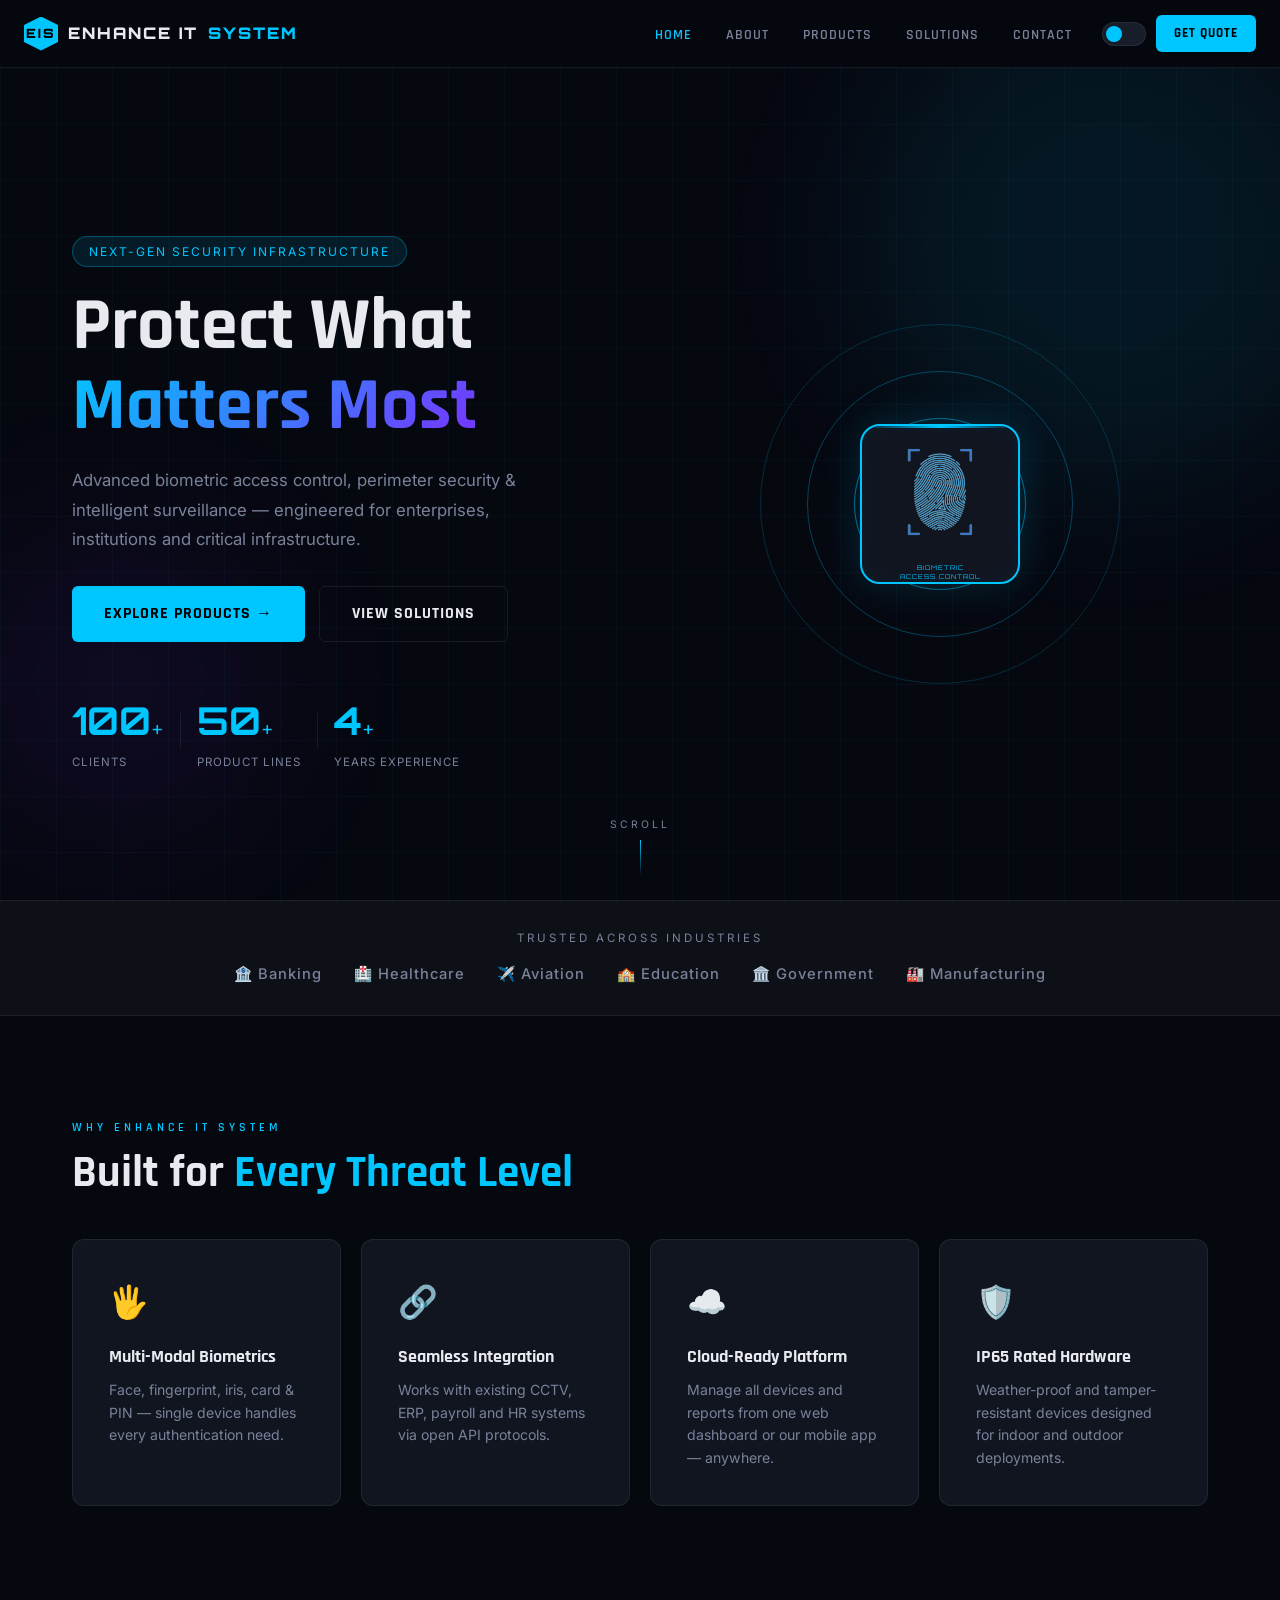
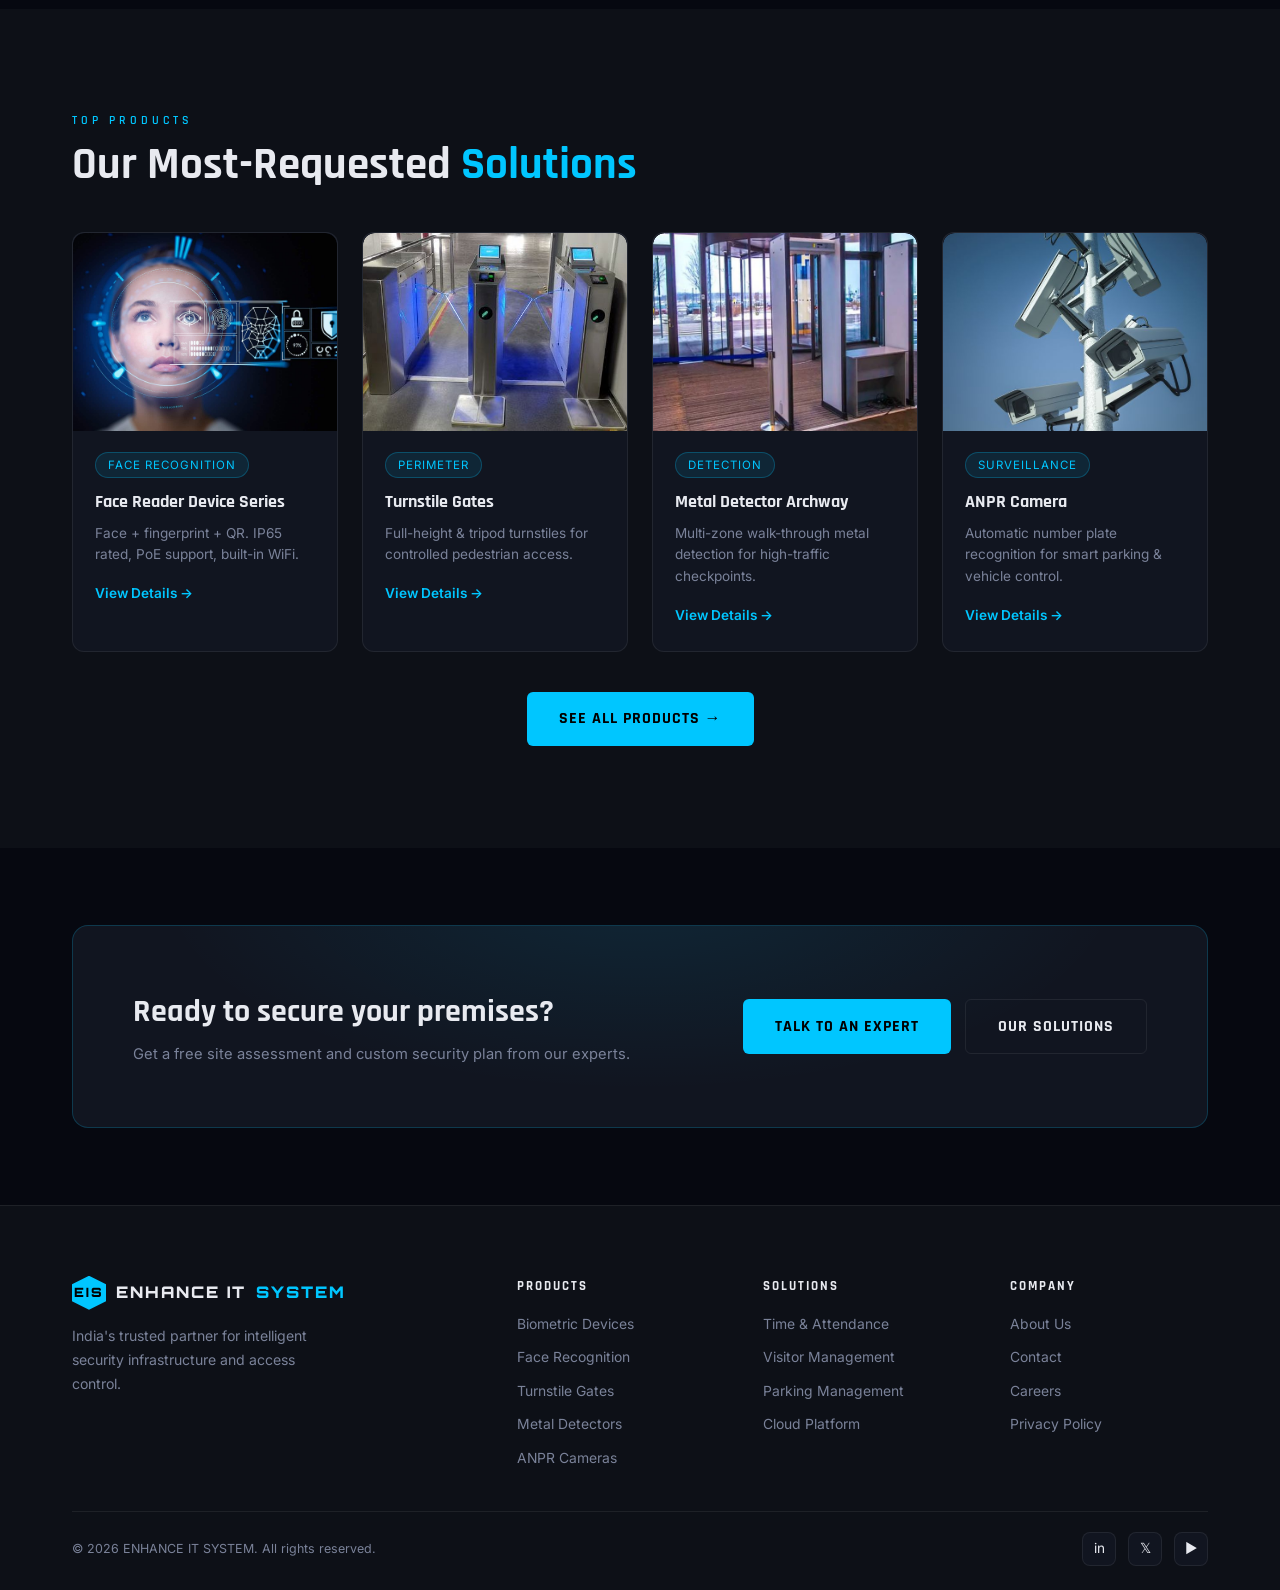
==== commit 922773cf: "Fix broken image paths" ====
--- a/index.html
+++ b/index.html
@@ -167,7 +167,7 @@
 
         <div class="pp-card card-base reveal reveal-delay-1">
           <div class="prod-img-wrap">
-            <img class="prod-img" src="/Images/Product_Image/Turnstile_Gates.index.jpg" alt="Turnstile Gate"/>
+            <img class="prod-img" src="/Images/Product_Image/Turnstile_Gates.jpg" alt="Turnstile Gate"/>
           </div>
           <div class="pp-body">
             <span class="tag">Perimeter</span>
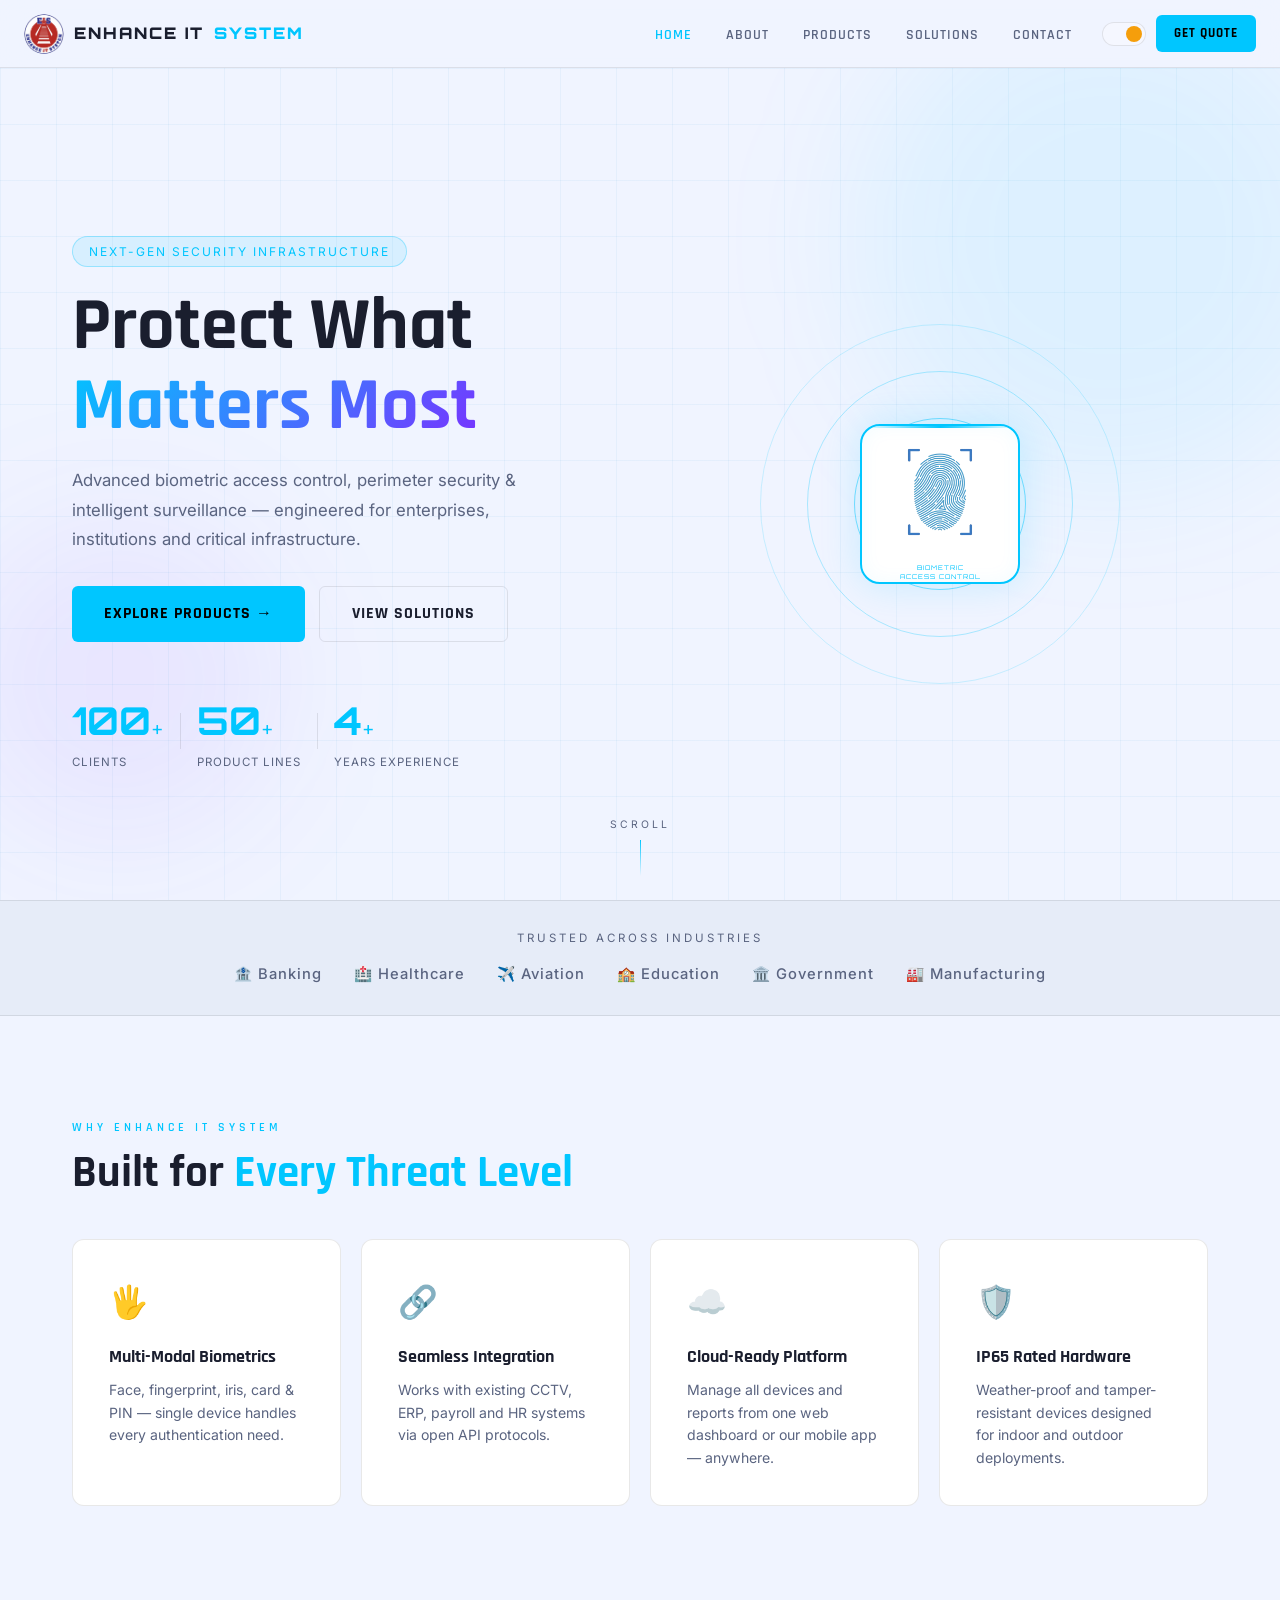
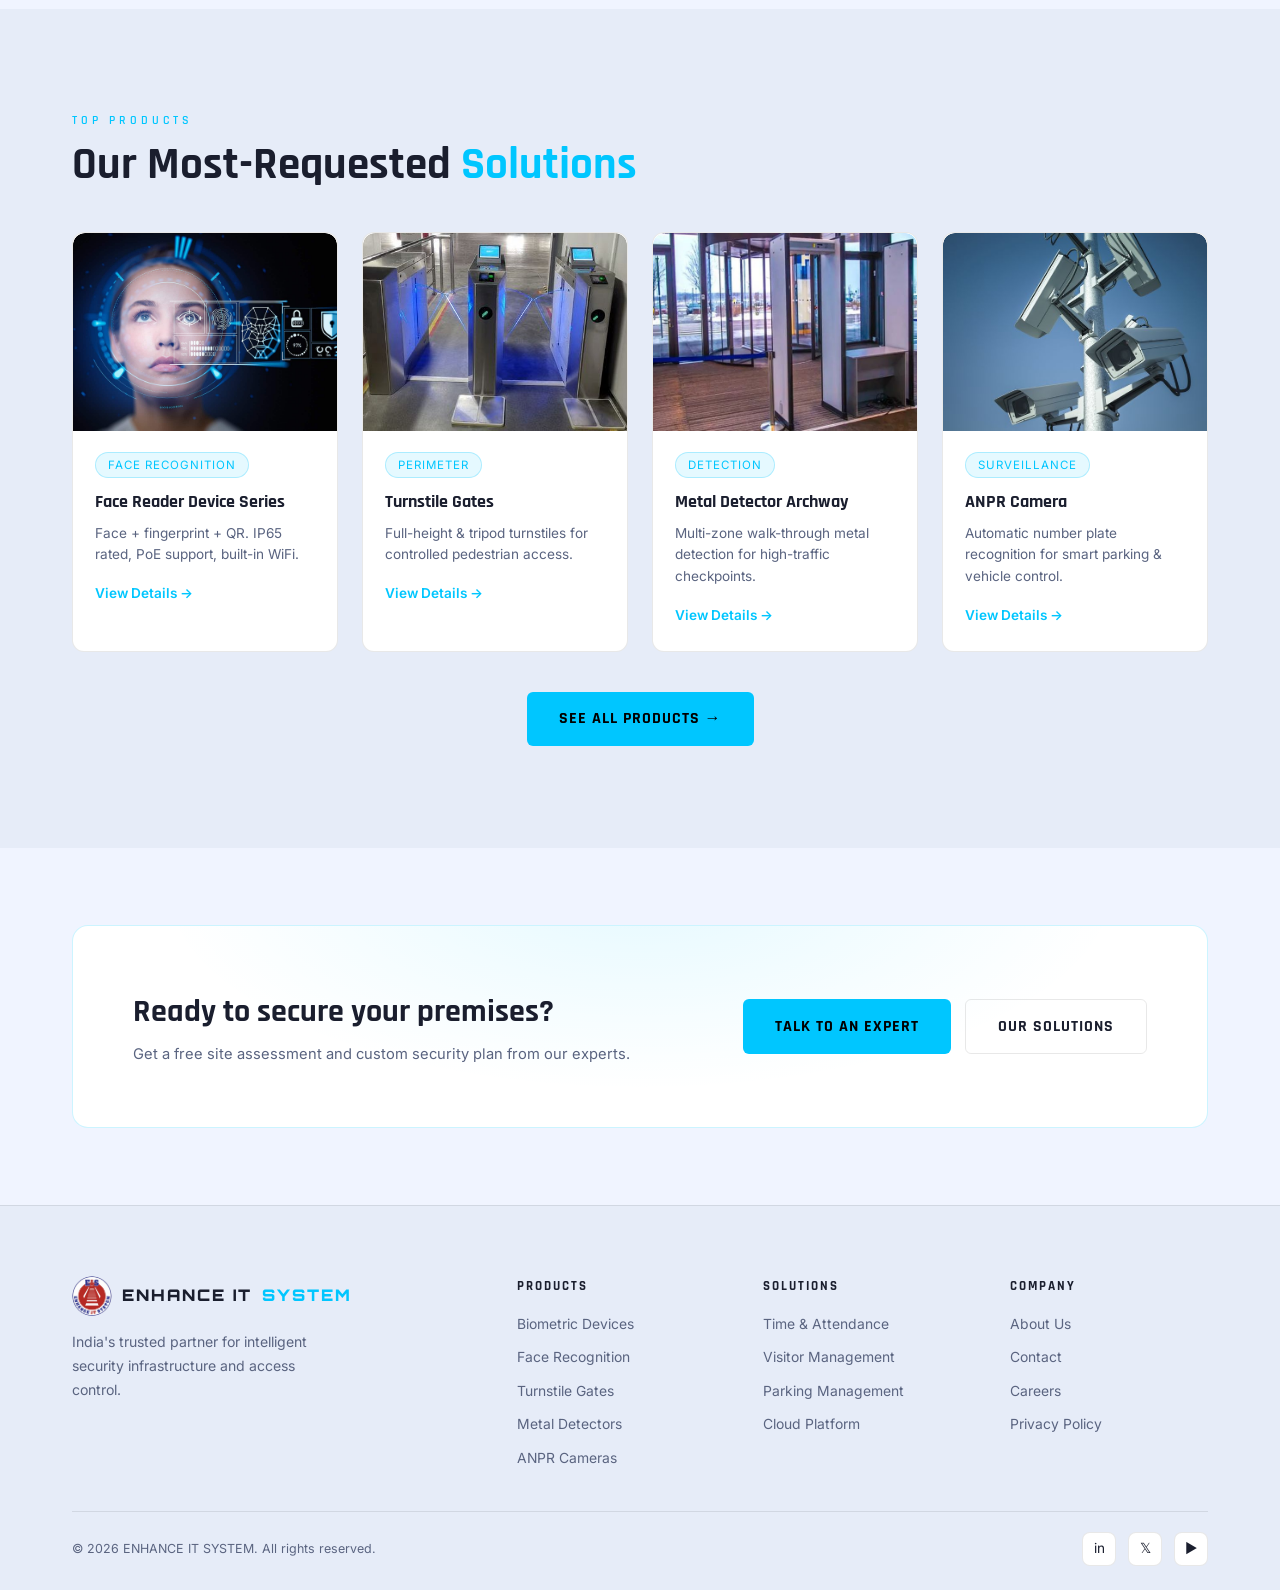
==== commit 21f77def: "Fix theme default to light mode, update image paths" ====
--- a/index.html
+++ b/index.html
@@ -13,7 +13,7 @@
 <nav class="navbar">
   <div class="nav-inner">
     <a href="index.html" class="logo">
-      <div class="logo-hex">EIS</div>
+      <div class="logo-hex"><img class="logo" src="Images/logo.jpg" alt=""></div>
       ENHANCE IT<span class="ac">SYSTEM</span>
     </a>
     <ul class="nav-links">
@@ -155,7 +155,7 @@
 
         <div class="pp-card card-base reveal">
           <div class="prod-img-wrap">
-            <img class="prod-img" src="/Images/Product_Image/face-recognition.index.jpg" alt="Face Recognition"/>
+            <img class="prod-img" src="Images/Product_Image/face-recognition.index.jpg" alt="Face Recognition"/>
           </div>
           <div class="pp-body">
             <span class="tag">Face Recognition</span>
@@ -167,7 +167,7 @@
 
         <div class="pp-card card-base reveal reveal-delay-1">
           <div class="prod-img-wrap">
-            <img class="prod-img" src="/Images/Product_Image/Turnstile_Gates.jpg" alt="Turnstile Gate"/>
+            <img class="prod-img" src="Images/Product_Image/Turnstile_Gates.jpg" alt="Turnstile Gate"/>
           </div>
           <div class="pp-body">
             <span class="tag">Perimeter</span>
@@ -179,7 +179,7 @@
 
         <div class="pp-card card-base reveal reveal-delay-2">
           <div class="prod-img-wrap">
-            <img class="prod-img" src="/Images/Product_Image/Metal_Detector.index.jpg" alt="Metal Detector"/>
+            <img class="prod-img" src="Images/Product_Image/Metal_Detector.index.jpg" alt="Metal Detector"/>
           </div>
           <div class="pp-body">
             <span class="tag">Detection</span>
@@ -191,7 +191,7 @@
 
         <div class="pp-card card-base reveal reveal-delay-3">
           <div class="prod-img-wrap">
-            <img class="prod-img" src="/Images/Product_Image/CCTV_CAMERA.index.jpg" alt="CCTV Camera"/>
+            <img class="prod-img" src="Images/Product_Image/CCTV_CAMERA.index.jpg" alt="CCTV Camera"/>
           </div>
           <div class="pp-body">
             <span class="tag">Surveillance</span>
@@ -230,7 +230,7 @@
     <div class="container">
       <div class="footer-grid">
         <div class="footer-brand">
-          <a href="index.html" class="logo"><div class="logo-hex">EIS</div>ENHANCE IT<span class="ac">SYSTEM</span></a>
+          <a href="index.html" class="logo"><div class="logo-hex"><img class="logo" src="Images/logo.jpg" alt=""></div>ENHANCE IT<span class="ac">SYSTEM</span></a>
           <p>India's trusted partner for intelligent security infrastructure and access control.</p>
         </div>
         <div class="footer-col">
--- a/style.css
+++ b/style.css
@@ -113,16 +113,24 @@
   color: var(--text);
 }
 .logo-hex {
-  width: 34px; height: 34px;
-  background: var(--accent);
-  clip-path: polygon(50% 0%,100% 25%,100% 75%,50% 100%,0% 75%,0% 25%);
+  /* width: 40px; height: 40px; */
+  /* background: var(--accent); */
+  /* clip-path: polygon(50% 0%,100% 25%,100% 75%,50% 100%,0% 75%,0% 25%); */
+  
+  clip-path: circle(100%);
   display: flex; align-items: center; justify-content: center;
   font-size: 0.8rem; color: #000; font-weight: 900;
   flex-shrink: 0;
-  animation: spin 12s linear infinite;
+  /* animation: spin 12s linear infinite; */
+  margin-right: none;
 }
 @keyframes spin { to { transform: rotate(360deg); } }
 .logo span.ac { color: var(--accent); }
+
+.logo{
+  border-radius: 50%;
+  height: 40px;
+}
 
 .nav-links {
   display: flex;
@@ -267,6 +275,9 @@
   margin-bottom: 14px;
   color: var(--text);
 }
+
+
+
 .section-sub {
   color: var(--muted);
   font-size: clamp(0.9rem, 2vw, 1rem);
